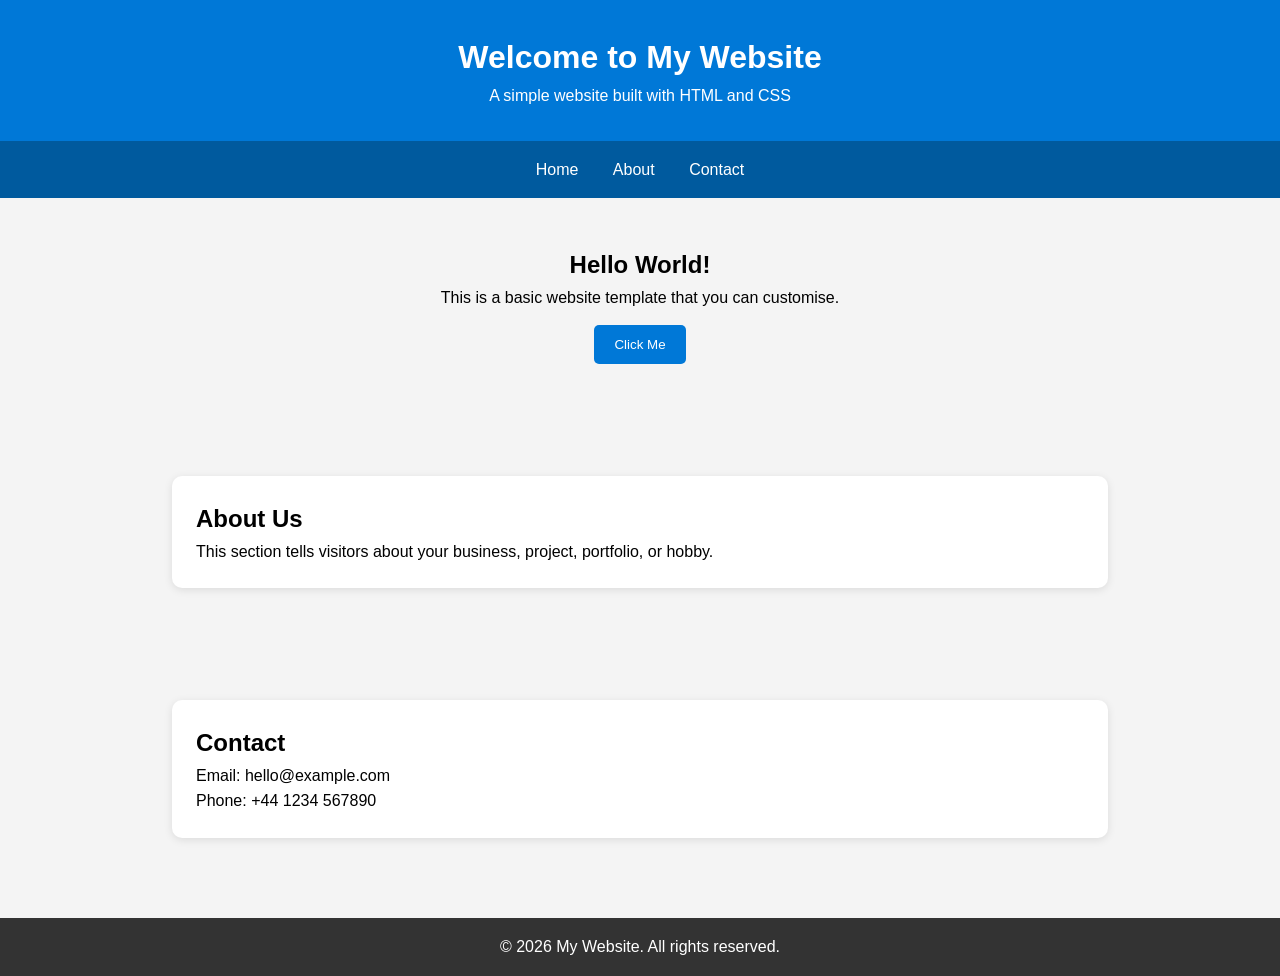
==== index.html @ 749410bc "Add files via upload" ====
<!DOCTYPE html>
<html lang="en">
<head>
    <meta charset="UTF-8">
    <meta name="viewport" content="width=device-width, initial-scale=1.0">
    <title>My Website</title>

    <style>
        * {
            margin: 0;
            padding: 0;
            box-sizing: border-box;
            font-family: Arial, sans-serif;
        }

        body {
            line-height: 1.6;
            background-color: #f4f4f4;
        }

        header {
            background: #0078D7;
            color: white;
            padding: 2rem;
            text-align: center;
        }

        nav {
            background: #005a9e;
            padding: 1rem;
            text-align: center;
        }

        nav a {
            color: white;
            text-decoration: none;
            margin: 0 15px;
        }

        section {
            padding: 3rem 2rem;
            max-width: 1000px;
            margin: auto;
        }

        .hero {
            text-align: center;
        }

        .card {
            background: white;
            padding: 1.5rem;
            margin-top: 1rem;
            border-radius: 10px;
            box-shadow: 0 2px 8px rgba(0,0,0,0.1);
        }

        footer {
            background: #333;
            color: white;
            text-align: center;
            padding: 1rem;
            margin-top: 2rem;
        }

        button {
            background: #0078D7;
            color: white;
            border: none;
            padding: 12px 20px;
            border-radius: 5px;
            cursor: pointer;
            margin-top: 15px;
        }

        button:hover {
            background: #005a9e;
        }
    </style>
</head>
<body>

    <header>
        <h1>Welcome to My Website</h1>
        <p>A simple website built with HTML and CSS</p>
    </header>

    <nav>
        <a href="#home">Home</a>
        <a href="#about">About</a>
        <a href="#contact">Contact</a>
    </nav>

    <section id="home" class="hero">
        <h2>Hello World!</h2>
        <p>This is a basic website template that you can customise.</p>
        <button onclick="showMessage()">Click Me</button>
    </section>

    <section id="about">
        <div class="card">
            <h2>About Us</h2>
            <p>
                This section tells visitors about your business,
                project, portfolio, or hobby.
            </p>
        </div>
    </section>

    <section id="contact">
        <div class="card">
            <h2>Contact</h2>
            <p>Email: hello@example.com</p>
            <p>Phone: +44 1234 567890</p>
        </div>
    </section>

    <footer>
        <p>&copy; 2026 My Website. All rights reserved.</p>
    </footer>

    <script>
        function showMessage() {
            alert("Thank you for visiting!");
        }
    </script>

</body>
</html>
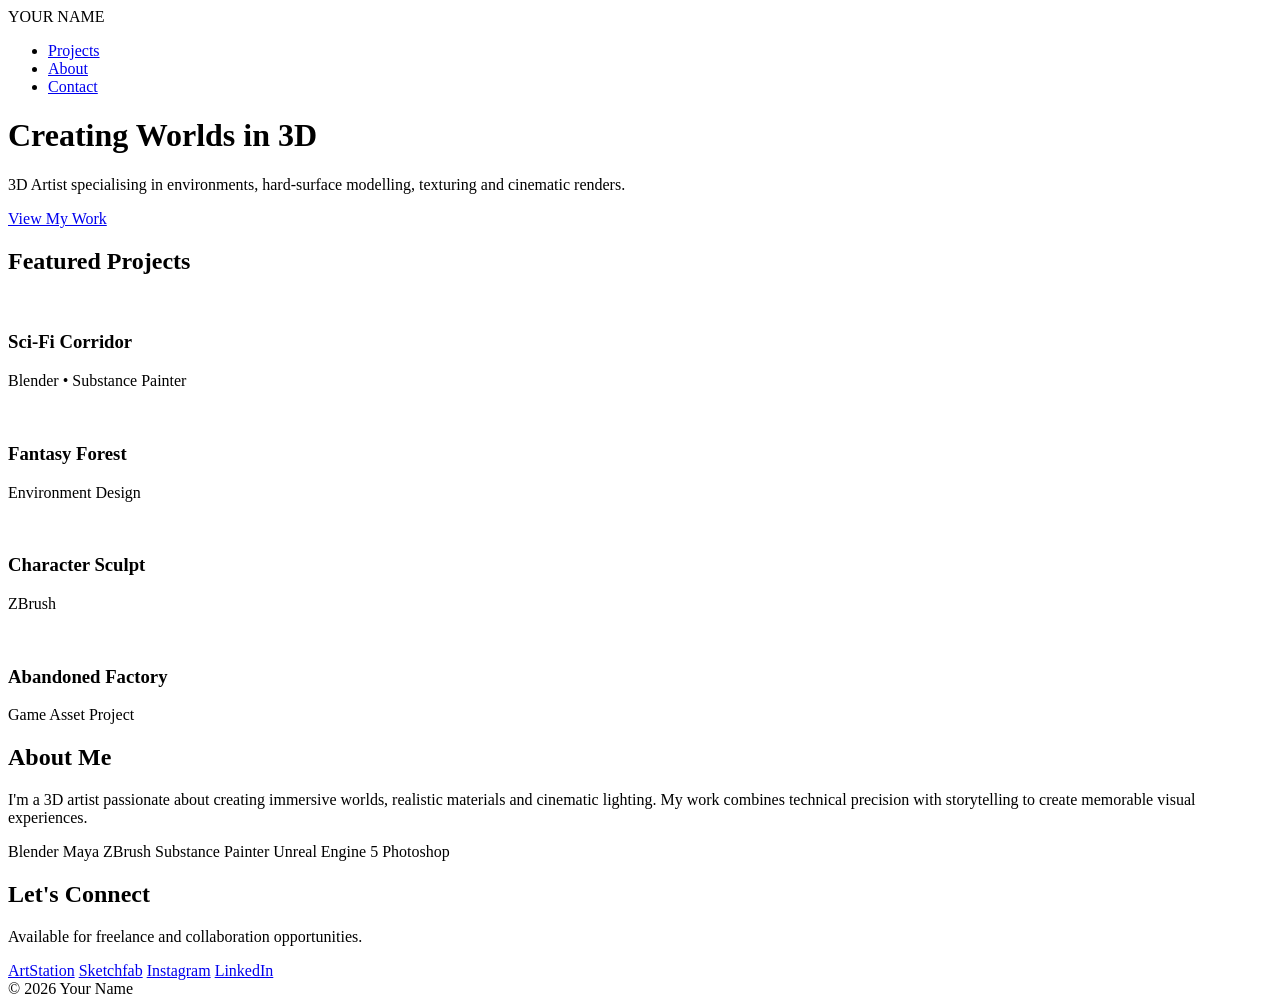
==== commit 738c7e11: "Update" ====
--- a/index.html
+++ b/index.html
@@ -1,129 +1,129 @@
 <!DOCTYPE html>
 <html lang="en">
 <head>
-    <meta charset="UTF-8">
-    <meta name="viewport" content="width=device-width, initial-scale=1.0">
-    <title>My Website</title>
+<meta charset="UTF-8">
+<meta name="viewport" content="width=device-width, initial-scale=1.0">
+<title>Your Name | 3D Artist</title>
 
-    <style>
-        * {
-            margin: 0;
-            padding: 0;
-            box-sizing: border-box;
-            font-family: Arial, sans-serif;
-        }
+<link rel="stylesheet" href="style.css">
 
-        body {
-            line-height: 1.6;
-            background-color: #f4f4f4;
-        }
+<link href="https://fonts.googleapis.com/css2?family=Inter:wght@300;400;600;700&display=swap" rel="stylesheet">
+</head>
 
-        header {
-            background: #0078D7;
-            color: white;
-            padding: 2rem;
-            text-align: center;
-        }
-
-        nav {
-            background: #005a9e;
-            padding: 1rem;
-            text-align: center;
-        }
-
-        nav a {
-            color: white;
-            text-decoration: none;
-            margin: 0 15px;
-        }
-
-        section {
-            padding: 3rem 2rem;
-            max-width: 1000px;
-            margin: auto;
-        }
-
-        .hero {
-            text-align: center;
-        }
-
-        .card {
-            background: white;
-            padding: 1.5rem;
-            margin-top: 1rem;
-            border-radius: 10px;
-            box-shadow: 0 2px 8px rgba(0,0,0,0.1);
-        }
-
-        footer {
-            background: #333;
-            color: white;
-            text-align: center;
-            padding: 1rem;
-            margin-top: 2rem;
-        }
-
-        button {
-            background: #0078D7;
-            color: white;
-            border: none;
-            padding: 12px 20px;
-            border-radius: 5px;
-            cursor: pointer;
-            margin-top: 15px;
-        }
-
-        button:hover {
-            background: #005a9e;
-        }
-    </style>
-</head>
 <body>
 
-    <header>
-        <h1>Welcome to My Website</h1>
-        <p>A simple website built with HTML and CSS</p>
-    </header>
+<nav>
+<div class="logo">YOUR NAME</div>
 
-    <nav>
-        <a href="#home">Home</a>
-        <a href="#about">About</a>
-        <a href="#contact">Contact</a>
-    </nav>
+<ul>
+<li><a href="#projects">Projects</a></li>
+<li><a href="#about">About</a></li>
+<li><a href="#contact">Contact</a></li>
+</ul>
+</nav>
 
-    <section id="home" class="hero">
-        <h2>Hello World!</h2>
-        <p>This is a basic website template that you can customise.</p>
-        <button onclick="showMessage()">Click Me</button>
-    </section>
+<header class="hero">
+<div class="hero-content">
+<h1>Creating Worlds in 3D</h1>
 
-    <section id="about">
-        <div class="card">
-            <h2>About Us</h2>
-            <p>
-                This section tells visitors about your business,
-                project, portfolio, or hobby.
-            </p>
-        </div>
-    </section>
+<p>
+3D Artist specialising in environments, hard-surface modelling,
+texturing and cinematic renders.
+</p>
 
-    <section id="contact">
-        <div class="card">
-            <h2>Contact</h2>
-            <p>Email: hello@example.com</p>
-            <p>Phone: +44 1234 567890</p>
-        </div>
-    </section>
+<a href="#projects" class="btn">
+View My Work
+</a>
+</div>
+</header>
 
-    <footer>
-        <p>&copy; 2026 My Website. All rights reserved.</p>
-    </footer>
+<section id="projects" class="projects">
 
-    <script>
-        function showMessage() {
-            alert("Thank you for visiting!");
-        }
-    </script>
+<h2>Featured Projects</h2>
+
+<div class="project-grid">
+
+<div class="card">
+<img src="project1.jpg" alt="">
+<div class="overlay">
+<h3>Sci-Fi Corridor</h3>
+<p>Blender • Substance Painter</p>
+</div>
+</div>
+
+<div class="card">
+<img src="project2.jpg" alt="">
+<div class="overlay">
+<h3>Fantasy Forest</h3>
+<p>Environment Design</p>
+</div>
+</div>
+
+<div class="card">
+<img src="project3.jpg" alt="">
+<div class="overlay">
+<h3>Character Sculpt</h3>
+<p>ZBrush</p>
+</div>
+</div>
+
+<div class="card">
+<img src="project4.jpg" alt="">
+<div class="overlay">
+<h3>Abandoned Factory</h3>
+<p>Game Asset Project</p>
+</div>
+</div>
+
+</div>
+</section>
+
+<section id="about" class="about">
+
+<div class="container">
+
+<h2>About Me</h2>
+
+<p>
+I'm a 3D artist passionate about creating immersive worlds,
+realistic materials and cinematic lighting.
+My work combines technical precision with storytelling to
+create memorable visual experiences.
+</p>
+
+<div class="skills">
+
+<span>Blender</span>
+<span>Maya</span>
+<span>ZBrush</span>
+<span>Substance Painter</span>
+<span>Unreal Engine 5</span>
+<span>Photoshop</span>
+
+</div>
+
+</div>
+
+</section>
+
+<section id="contact">
+
+<h2>Let's Connect</h2>
+
+<p>Available for freelance and collaboration opportunities.</p>
+
+<div class="socials">
+<a href="#">ArtStation</a>
+<a href="#">Sketchfab</a>
+<a href="#">Instagram</a>
+<a href="#">LinkedIn</a>
+</div>
+
+</section>
+
+<footer>
+© 2026 Your Name
+</footer>
 
 </body>
 </html>
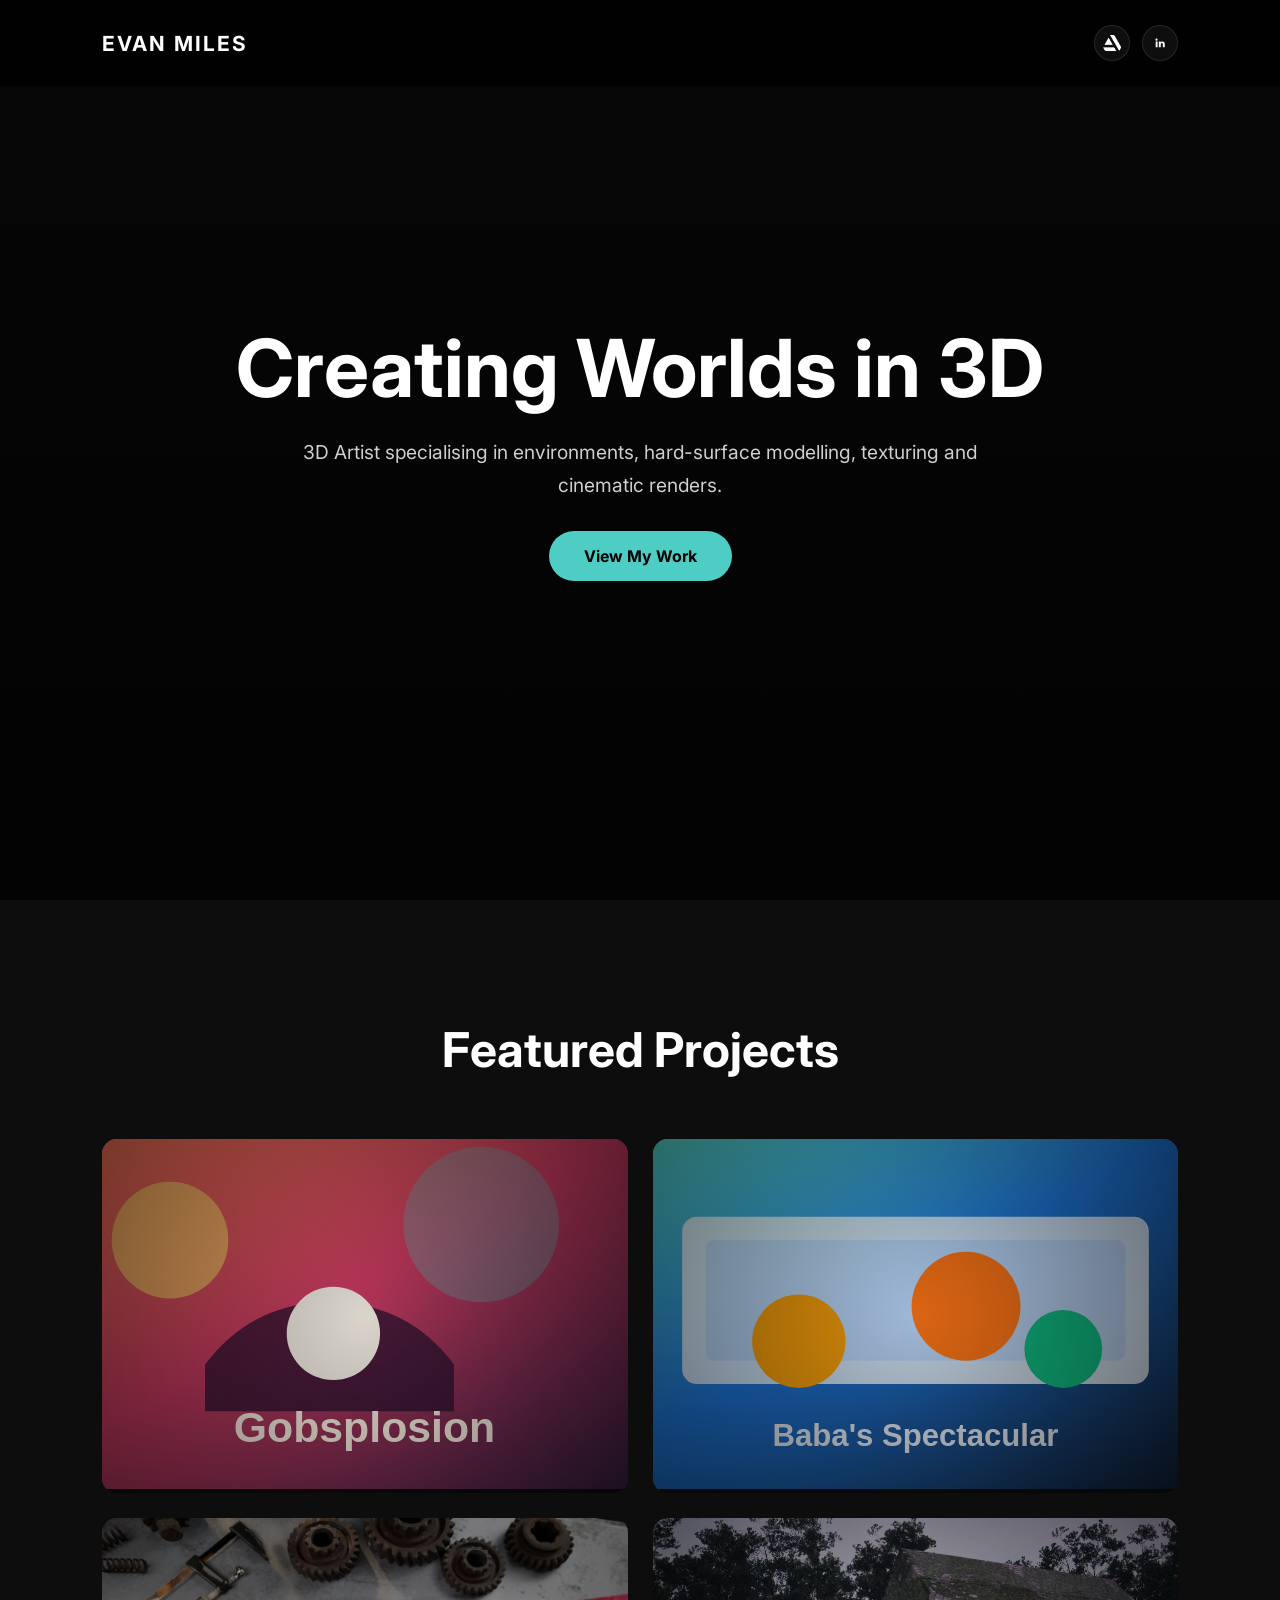
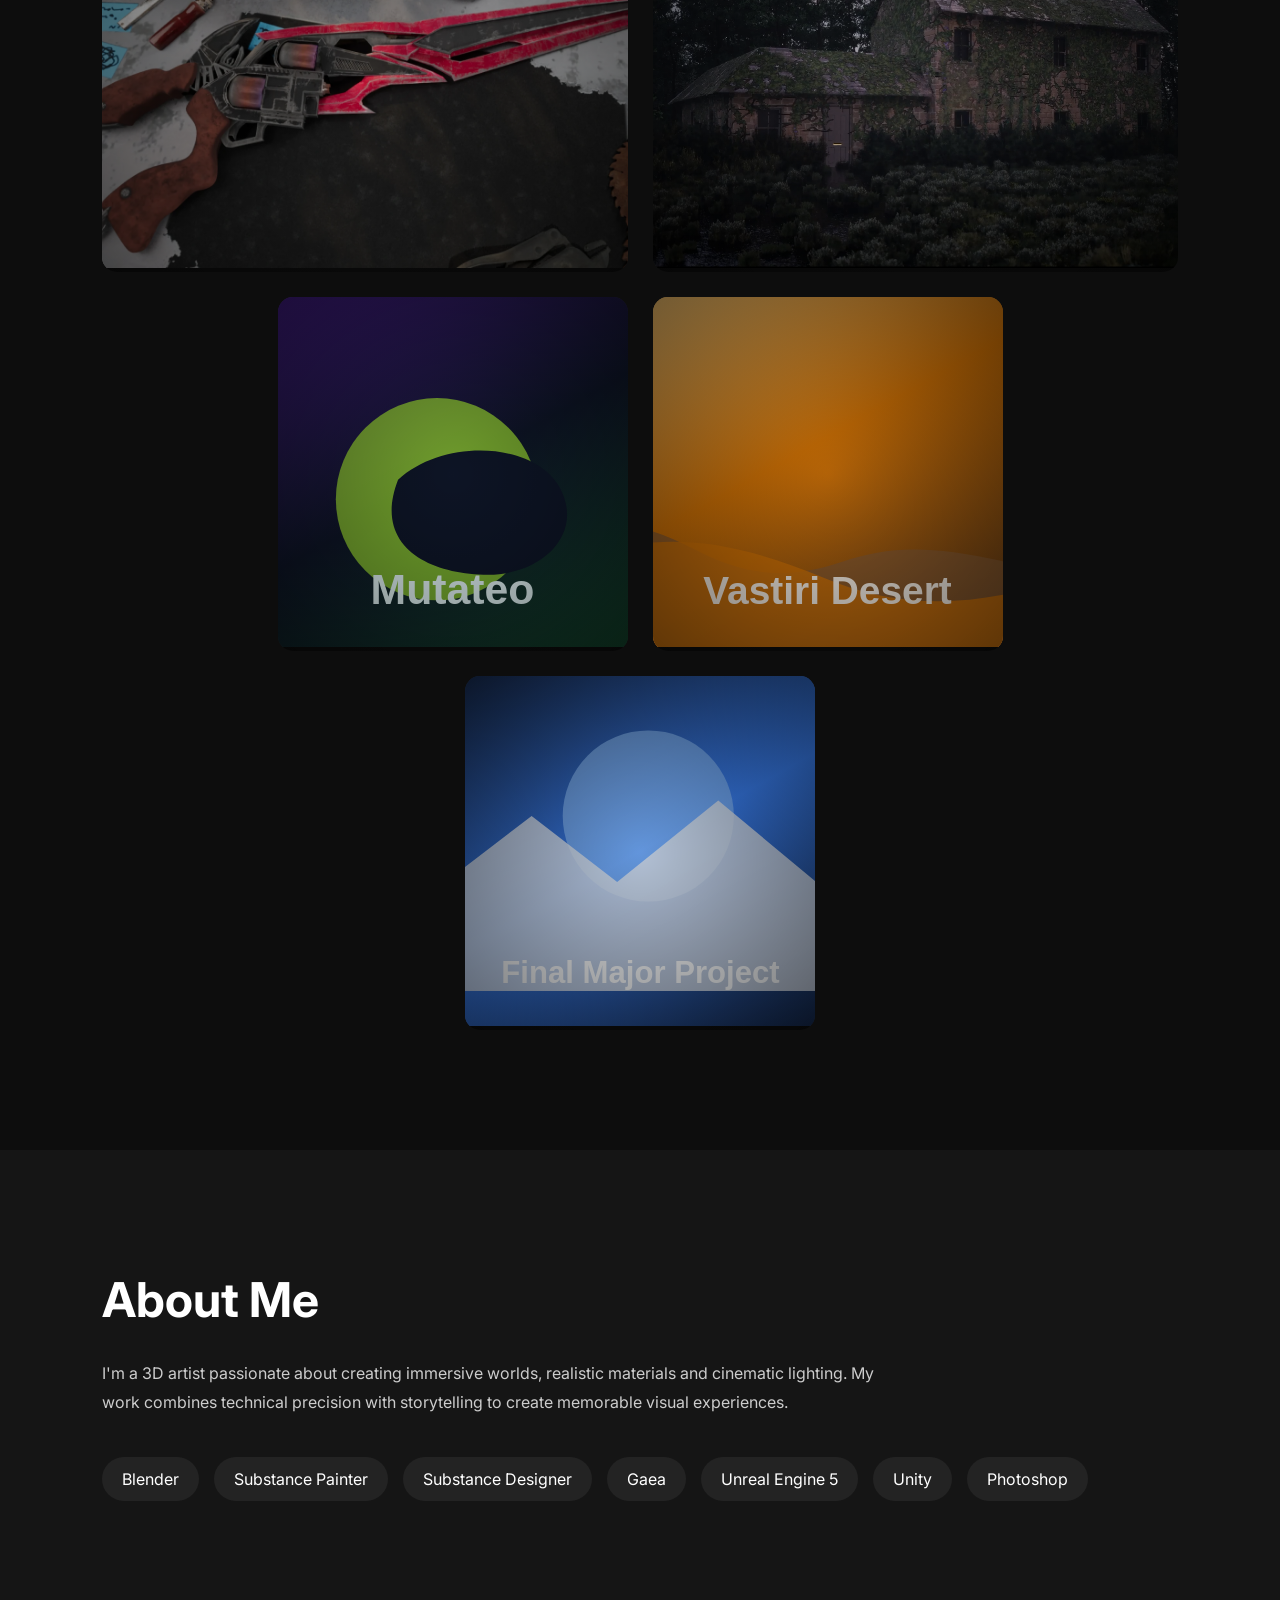
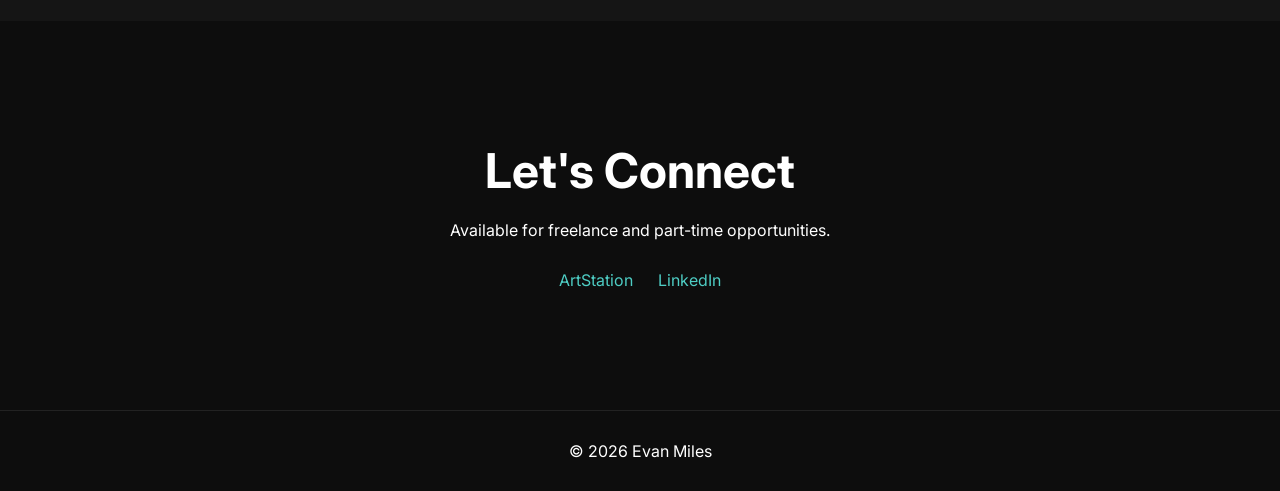
==== commit 72a30c3d: "testing pages" ====
--- a/index.html
+++ b/index.html
@@ -3,7 +3,7 @@
 <head>
 <meta charset="UTF-8">
 <meta name="viewport" content="width=device-width, initial-scale=1.0">
-<title>Your Name | 3D Artist</title>
+<title>Evan Miles | 3D Artist</title>
 
 <link rel="stylesheet" href="style.css">
 
@@ -13,20 +13,23 @@
 <body>
 
 <nav>
-<div class="logo">YOUR NAME</div>
+<div class="logo">EVAN MILES</div>
 
-<ul>
-<li><a href="#projects">Projects</a></li>
-<li><a href="#about">About</a></li>
-<li><a href="#contact">Contact</a></li>
-</ul>
+<div class="nav-socials" aria-label="Social links">
+<a href="https://www.artstation.com/evanmiles" target="_blank" rel="noreferrer" aria-label="ArtStation" class="artstation-link">
+<img src="artstation-logo.png" alt="ArtStation" />
+</a>
+<a href="https://www.linkedin.com/in/evan-miles-049532241/" target="_blank" rel="noreferrer" aria-label="LinkedIn">
+<svg viewBox="0 0 24 24" aria-hidden="true"><path d="M6.94 8.5A1.56 1.56 0 1 1 6.94 5.4a1.56 1.56 0 0 1 0 3.1ZM5.5 9.9h2.86v8.6H5.5V9.9Zm4.7 0h2.74v1.18h.04c.38-.72 1.31-1.48 2.7-1.48 2.88 0 3.42 1.89 3.42 4.35v4.55h-2.86v-4.26c0-1.02-.02-2.34-1.43-2.34-1.43 0-1.65 1.11-1.65 2.27v4.33H10.2V9.9Z"/></svg>
+</a>
+</div>
 </nav>
 
 <header class="hero">
 <div class="hero-content">
 <h1>Creating Worlds in 3D</h1>
 
-<p>
+<p class="hero-copy">
 3D Artist specialising in environments, hard-surface modelling,
 texturing and cinematic renders.
 </p>
@@ -43,37 +46,65 @@
 
 <div class="project-grid">
 
-<div class="card">
-<img src="project1.jpg" alt="">
+<a href="gobsplosion.html" class="card" aria-label="View Gobsplosion project">
+<img src="gobsplosion-project.svg" alt="Gobsplosion project preview">
 <div class="overlay">
-<h3>Sci-Fi Corridor</h3>
-<p>Blender • Substance Painter</p>
+<h3>Gobsplosion</h3>
+<p>Solo Game Project</p>
 </div>
+</a>
+
+<a href="babas-spectacular-square-up.html" class="card" aria-label="View Baba's Spectacular Square Up! project">
+<img src="babas-square-up-project.svg" alt="Baba's Spectacular Square Up! project preview">
+<div class="overlay">
+<h3>Baba's Spectacular Square Up!</h3>
+<p>Collaborative Game Project</p>
+</div>
+</a>
+
+<a href="final-fantasy-gunblade.html" class="card" aria-label="View Final Fantasy Gunblade project">
+<img src="gunblade-project.jpg" alt="Final Fantasy Gunblade project preview">
+<div class="overlay">
+<h3>Final Fantasy Gunblade</h3>
+<p>Hero asset</p>
+</div>
+</a>
+
+<a href="cottage-environment.html" class="card" aria-label="View Cottage Environment project">
+<img src="cottage-environment.jpg" alt="Cottage environment project preview">
+<div class="overlay">
+<h3>Cottage Environment</h3>
+<p>Environment Project</p>
+</div>
+</a>
+
 </div>
 
-<div class="card">
-<img src="project2.jpg" alt="">
+<div class="project-grid project-grid-centered">
+
+<a href="mutateo.html" class="card" aria-label="View Mutateo project">
+<img src="mutateo-project.svg" alt="Mutateo project preview">
 <div class="overlay">
-<h3>Fantasy Forest</h3>
-<p>Environment Design</p>
+<h3>Mutateo</h3>
+<p>Collaborative Game Project</p>
 </div>
+</a>
+
+<a href="vastiri-desert.html" class="card" aria-label="View Vastiri Desert project">
+<img src="vastiri-desert-project.svg" alt="Vastiri Desert project preview">
+<div class="overlay">
+<h3>Vastiri Desert</h3>
+<p>Environment Project</p>
 </div>
+</a>
 
-<div class="card">
-<img src="project3.jpg" alt="">
+<a href="final-major-project.html" class="card" aria-label="View Final Major Project">
+<img src="final-major-project.svg" alt="Final Major Project preview">
 <div class="overlay">
-<h3>Character Sculpt</h3>
-<p>ZBrush</p>
+<h3>Final Major Project</h3>
+<p>Experimental Environment Project</p>
 </div>
-</div>
-
-<div class="card">
-<img src="project4.jpg" alt="">
-<div class="overlay">
-<h3>Abandoned Factory</h3>
-<p>Game Asset Project</p>
-</div>
-</div>
+</a>
 
 </div>
 </section>
@@ -94,10 +125,11 @@
 <div class="skills">
 
 <span>Blender</span>
-<span>Maya</span>
-<span>ZBrush</span>
 <span>Substance Painter</span>
+<span>Substance Designer</span>
+<span>Gaea</span>
 <span>Unreal Engine 5</span>
+<span>Unity</span>
 <span>Photoshop</span>
 
 </div>
@@ -110,19 +142,17 @@
 
 <h2>Let's Connect</h2>
 
-<p>Available for freelance and collaboration opportunities.</p>
+<p>Available for freelance and part-time opportunities.</p>
 
 <div class="socials">
-<a href="#">ArtStation</a>
-<a href="#">Sketchfab</a>
-<a href="#">Instagram</a>
-<a href="#">LinkedIn</a>
+<a href="https://www.artstation.com/evanmiles" target="_blank" rel="noreferrer">ArtStation</a>
+<a href="https://www.linkedin.com/in/evan-miles-049532241/" target="_blank" rel="noreferrer">LinkedIn</a>
 </div>
 
 </section>
 
 <footer>
-© 2026 Your Name
+© 2026 Evan Miles
 </footer>
 
 </body>
--- a/style.css
+++ b/style.css
@@ -0,0 +1,394 @@
+*{
+margin:0;
+padding:0;
+box-sizing:border-box;
+scroll-behavior:smooth;
+}
+
+body{
+font-family:'Inter',sans-serif;
+background:#0d0d0d;
+color:white;
+}
+
+nav{
+position:fixed;
+width:100%;
+padding:25px 8%;
+display:flex;
+justify-content:space-between;
+align-items:center;
+background:rgba(0,0,0,.8);
+backdrop-filter:blur(10px);
+z-index:100;
+}
+
+.logo{
+font-size:1.3rem;
+font-weight:700;
+letter-spacing:2px;
+}
+
+nav ul{
+display:flex;
+list-style:none;
+gap:30px;
+}
+
+.nav-socials{
+display:flex;
+align-items:center;
+gap:12px;
+}
+
+.nav-socials a{
+display:inline-flex;
+align-items:center;
+justify-content:center;
+width:36px;
+height:36px;
+border-radius:50%;
+background:rgba(255,255,255,.05);
+border:1px solid rgba(255,255,255,.1);
+color:white;
+transition:.3s;
+}
+
+.nav-socials img{
+width:18px;
+height:18px;
+object-fit:contain;
+display:block;
+}
+
+.nav-socials svg{
+width:16px;
+height:16px;
+fill:currentColor;
+}
+
+nav a{
+text-decoration:none;
+color:white;
+transition:.3s;
+}
+
+nav a:hover,
+.nav-socials a:hover{
+color:#4ecdc4;
+}
+
+.hero{
+height:100vh;
+display:flex;
+justify-content:center;
+align-items:center;
+text-align:center;
+background:
+linear-gradient(rgba(0,0,0,.5), rgba(0,0,0,.8)),
+url("hero-render.jpg");
+background-size:cover;
+background-position:center;
+}
+
+.hero-content{
+display:flex;
+flex-direction:column;
+align-items:center;
+justify-content:center;
+text-align:center;
+}
+
+.hero-content h1{
+font-size:5rem;
+margin-bottom:20px;
+}
+
+.hero-content p{
+max-width:700px;
+font-size:1.2rem;
+color:#cfcfcf;
+margin:0 auto 30px;
+text-align:center;
+line-height:1.7;
+}
+
+.btn{
+display:inline-block;
+padding:15px 35px;
+background:#4ecdc4;
+color:black;
+text-decoration:none;
+font-weight:700;
+border-radius:50px;
+}
+
+.projects{
+padding:120px 8%;
+}
+
+.projects h2{
+text-align:center;
+font-size:3rem;
+margin-bottom:60px;
+}
+
+.project-grid{
+display:grid;
+grid-template-columns:
+repeat(auto-fit,minmax(350px,1fr));
+gap:25px;
+}
+
+.project-grid-centered{
+margin-top:25px;
+display:flex;
+justify-content:center;
+flex-wrap:wrap;
+gap:25px;
+}
+
+.project-grid-centered .card{
+width:min(100%,350px);
+}
+
+a.card{
+text-decoration:none;
+color:inherit;
+display:block;
+position:relative;
+overflow:hidden;
+border-radius:15px;
+cursor:pointer;
+}
+
+.card{
+position:relative;
+overflow:hidden;
+border-radius:15px;
+cursor:pointer;
+}
+
+.card img{
+width:100%;
+height:350px;
+object-fit:cover;
+transition:.5s;
+}
+
+.overlay{
+position:absolute;
+inset:0;
+background:radial-gradient(circle at center, rgba(0,0,0,0.12), rgba(0,0,0,0.52));
+display:flex;
+justify-content:center;
+align-items:center;
+flex-direction:column;
+opacity:1;
+transition:.5s;
+}
+
+.overlay h3,
+.overlay p{
+opacity:0;
+transition:opacity .3s ease;
+}
+
+.card:hover img{
+transform:scale(1.1);
+}
+
+.card:hover .overlay{
+background:radial-gradient(circle at center, rgba(0,0,0,0.08), rgba(0,0,0,0.78));
+}
+
+.card:hover .overlay h3,
+.card:hover .overlay p{
+opacity:1;
+}
+
+.about{
+padding:120px 8%;
+background:#151515;
+}
+
+.about h2{
+margin-bottom:30px;
+font-size:3rem;
+}
+
+.about p{
+max-width:800px;
+line-height:1.8;
+color:#ccc;
+}
+
+.skills{
+margin-top:40px;
+display:flex;
+flex-wrap:wrap;
+gap:15px;
+}
+
+.skills span{
+padding:12px 20px;
+background:#232323;
+border-radius:30px;
+}
+
+#contact{
+padding:120px 8%;
+text-align:center;
+}
+
+#contact h2{
+font-size:3rem;
+margin-bottom:20px;
+}
+
+.socials{
+margin-top:30px;
+display:flex;
+justify-content:center;
+gap:25px;
+}
+
+.socials a{
+color:#4ecdc4;
+text-decoration:none;
+}
+
+footer{
+padding:30px;
+text-align:center;
+border-top:1px solid #222;
+}
+
+.project-page-shell{
+min-height:100vh;
+padding:120px 8% 80px;
+}
+
+.project-nav{
+max-width:1100px;
+margin:0 auto 30px;
+}
+
+.project-nav a{
+color:#4ecdc4;
+text-decoration:none;
+font-weight:600;
+}
+
+.project-page{
+max-width:1100px;
+margin:0 auto;
+background:#111;
+border:1px solid #262626;
+border-radius:22px;
+overflow:hidden;
+box-shadow:0 25px 80px rgba(0,0,0,.3);
+}
+
+.project-header{
+display:grid;
+grid-template-columns:1.2fr .8fr;
+min-height:420px;
+}
+
+.project-visual{
+background:#0a0a0a;
+}
+
+.project-visual img{
+width:100%;
+height:100%;
+object-fit:cover;
+display:block;
+}
+
+.project-info{
+padding:48px 40px;
+display:flex;
+flex-direction:column;
+justify-content:center;
+background:#161616;
+}
+
+.eyebrow{
+text-transform:uppercase;
+letter-spacing:2px;
+font-size:.75rem;
+color:#4ecdc4;
+margin-bottom:12px;
+}
+
+.project-info h1{
+font-size:2.8rem;
+margin-bottom:18px;
+}
+
+.project-info p{
+line-height:1.7;
+color:#d4d4d4;
+}
+
+.project-tags{
+margin-top:24px;
+display:flex;
+flex-wrap:wrap;
+gap:10px;
+}
+
+.project-tags span{
+padding:10px 14px;
+background:#232323;
+border-radius:999px;
+font-size:.85rem;
+color:#efefef;
+}
+
+.project-body{
+padding:40px;
+background:#101010;
+}
+
+.project-body h2{
+font-size:1.6rem;
+margin-bottom:14px;
+}
+
+.project-body p + h2{
+margin-top:28px;
+}
+
+.project-body p{
+line-height:1.8;
+color:#d4d4d4;
+margin-bottom:18px;
+}
+
+.project-back{
+margin-top:18px;
+display:inline-block;
+padding:12px 24px;
+background:#4ecdc4;
+color:#111;
+text-decoration:none;
+font-weight:700;
+border-radius:999px;
+}
+
+@media (max-width: 768px){
+.project-header{
+grid-template-columns:1fr;
+}
+
+.project-info{
+padding:32px 24px;
+}
+
+.project-body{
+padding:24px;
+}
+}
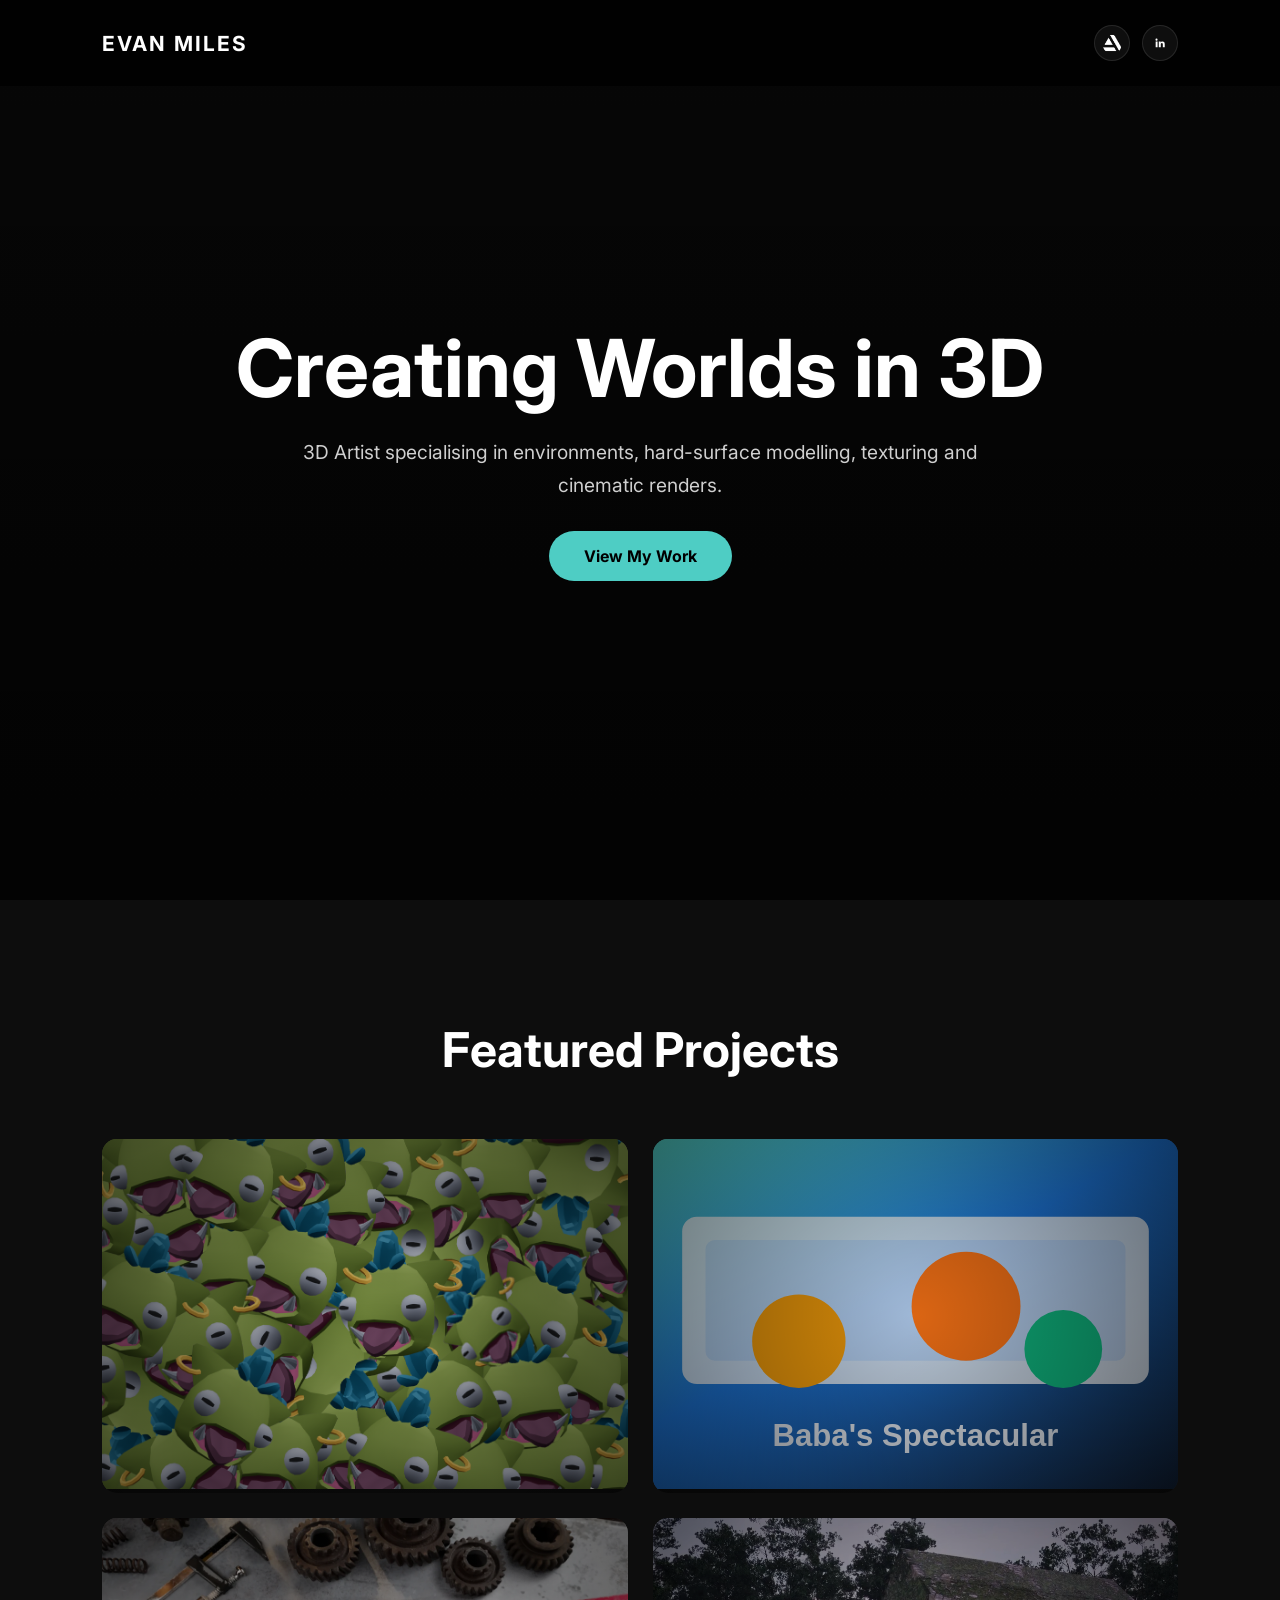
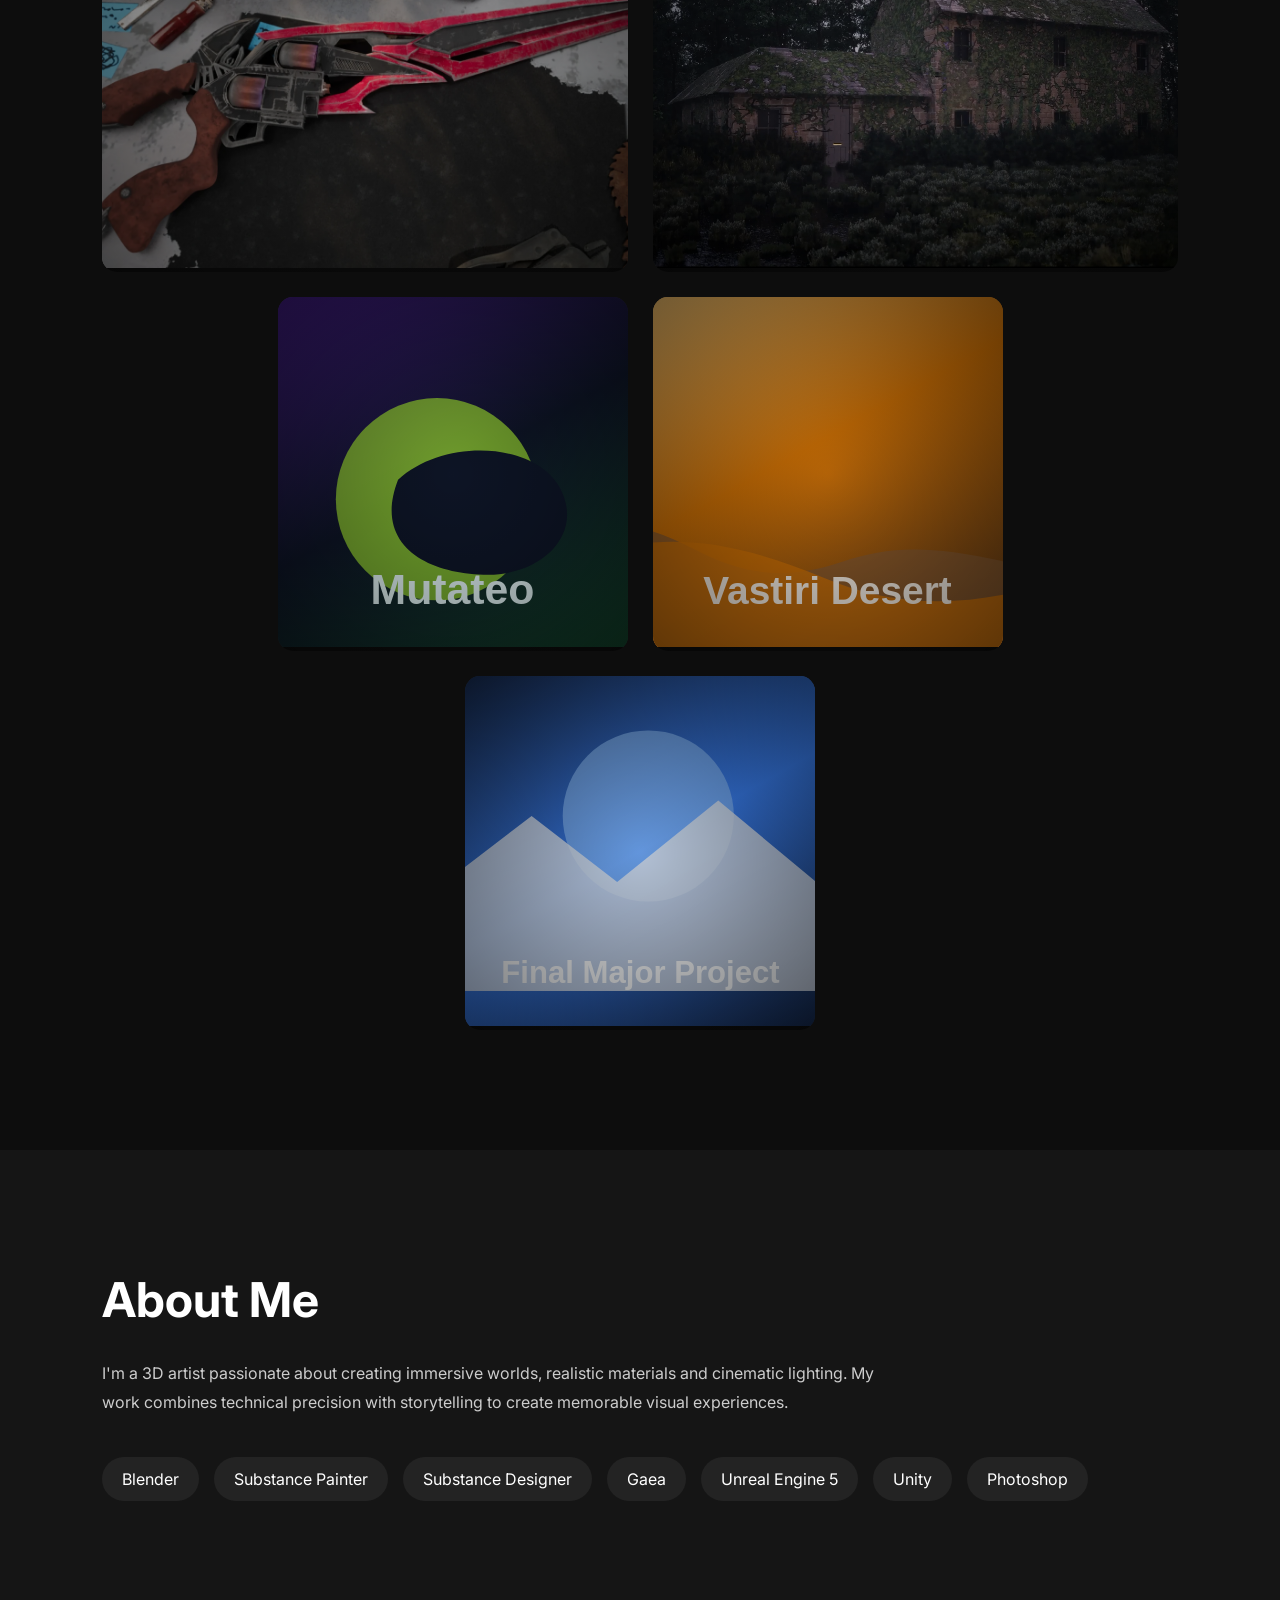
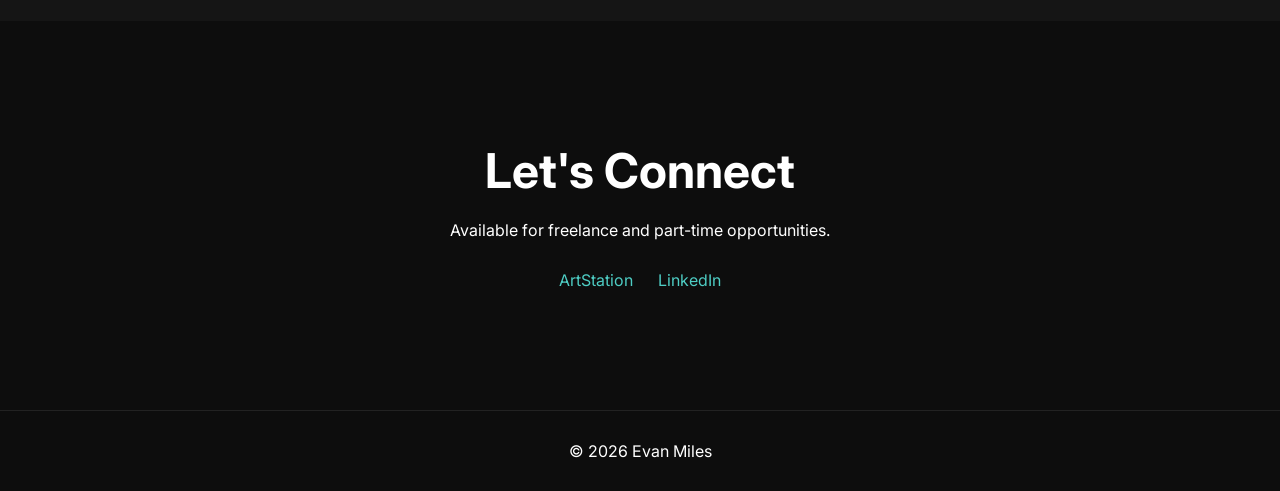
==== commit 6522aa42: "recomm" ====
--- a/index.html
+++ b/index.html
@@ -47,7 +47,7 @@
 <div class="project-grid">
 
 <a href="gobsplosion.html" class="card" aria-label="View Gobsplosion project">
-<img src="gobsplosion-project.svg" alt="Gobsplosion project preview">
+<img src="gobsplosion-project.jpg" alt="Gobsplosion project preview">
 <div class="overlay">
 <h3>Gobsplosion</h3>
 <p>Solo Game Project</p>
